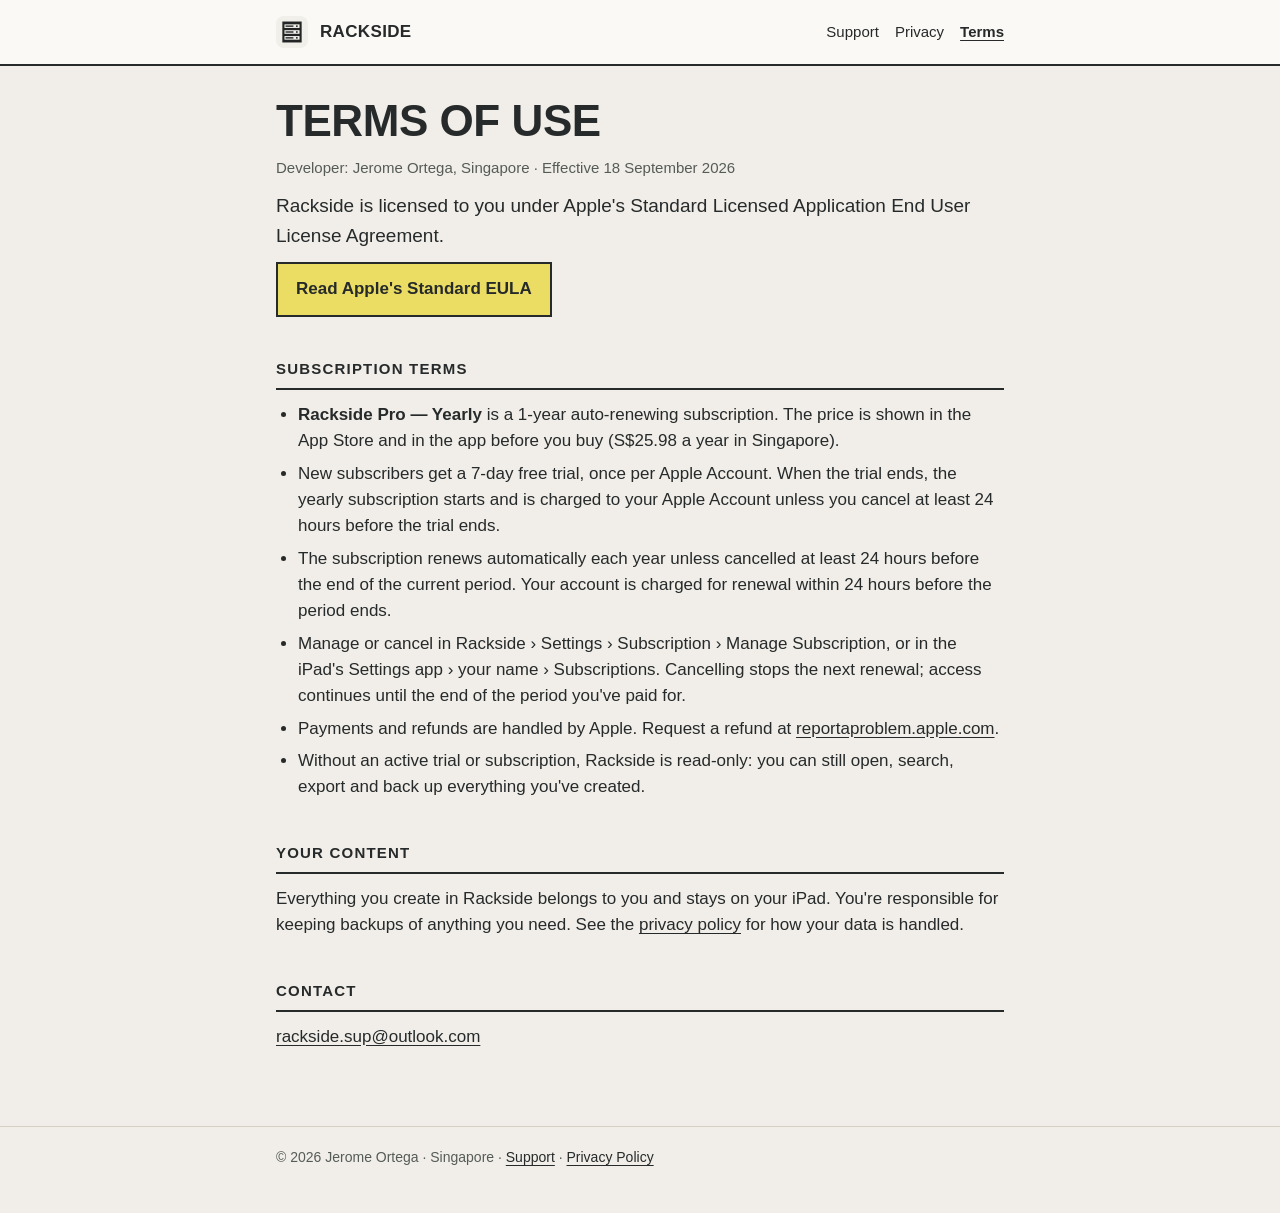
==== terms/index.html @ 062cce7f "Rackside support site: support and FAQ, privacy policy, terms of use" ====
<!DOCTYPE html>
<html lang="en">
<head>
<meta charset="utf-8">
<meta name="viewport" content="width=device-width, initial-scale=1">
<title>Rackside Terms of Use</title>
<meta name="description" content="Terms of use and subscription terms for Rackside.">
<link rel="icon" href="../assets/icon-256.png">
<link rel="apple-touch-icon" href="../assets/icon-256.png">
<link rel="stylesheet" href="../assets/site.css">
</head>
<body>
<header class="bar">
  <div class="inner">
    <img src="../assets/icon-256.png" alt="">
    <a class="name" href="../">Rackside</a>
    <nav aria-label="Site">
      <a href="../">Support</a>
      <a href="../privacy/">Privacy</a>
      <a href="./" aria-current="page">Terms</a>
    </nav>
  </div>
</header>

<main>
  <h1>Terms of use</h1>
  <p class="meta">Developer: Jerome Ortega, Singapore · Effective 18 September 2026</p>

  <p class="lead">Rackside is licensed to you under Apple's Standard Licensed Application End User License Agreement.</p>
  <p><a class="button" href="https://www.apple.com/legal/internet-services/itunes/dev/stdeula/">Read Apple's Standard EULA</a></p>

  <h2>Subscription terms</h2>
  <ul>
    <li><strong>Rackside Pro — Yearly</strong> is a 1-year auto-renewing subscription. The price is shown in the App Store and in the app before you buy (S$25.98 a year in Singapore).</li>
    <li>New subscribers get a 7-day free trial, once per Apple Account. When the trial ends, the yearly subscription starts and is charged to your Apple Account unless you cancel at least 24 hours before the trial ends.</li>
    <li>The subscription renews automatically each year unless cancelled at least 24 hours before the end of the current period. Your account is charged for renewal within 24 hours before the period ends.</li>
    <li>Manage or cancel in Rackside › Settings › Subscription › Manage Subscription, or in the iPad's Settings app › your name › Subscriptions. Cancelling stops the next renewal; access continues until the end of the period you've paid for.</li>
    <li>Payments and refunds are handled by Apple. Request a refund at <a href="https://reportaproblem.apple.com">reportaproblem.apple.com</a>.</li>
    <li>Without an active trial or subscription, Rackside is read-only: you can still open, search, export and back up everything you've created.</li>
  </ul>

  <h2>Your content</h2>
  <p>Everything you create in Rackside belongs to you and stays on your iPad. You're responsible for keeping backups of anything you need. See the <a href="../privacy/">privacy policy</a> for how your data is handled.</p>

  <h2>Contact</h2>
  <p><a href="mailto:rackside.sup@outlook.com">rackside.sup@outlook.com</a></p>
</main>

<footer>
  <div class="inner">
    <p>© 2026 Jerome Ortega · Singapore · <a href="../">Support</a> · <a href="../privacy/">Privacy Policy</a></p>
  </div>
</footer>
</body>
</html>
---- assets/site.css ----
/* Rackside support site. Colours follow the app's Lemon & Beige theme. */
:root {
  --bg: #F1EEE9; --surface: #FBF9F5; --ink: #262A2A; --soft: #555B57;
  --rule: #D6D0C4; --accent: #EBDD63; --on-accent: #262A2A;
}
@media (prefers-color-scheme: dark) {
  :root {
    --bg: #20231D; --surface: #2A2E27; --ink: #ECE9DF; --soft: #B5B3A8;
    --rule: #454A40; --accent: #ECE574; --on-accent: #20231D;
  }
}
* { box-sizing: border-box; }
html { -webkit-text-size-adjust: 100%; }
body {
  margin: 0; background: var(--bg); color: var(--ink);
  font: 17px/1.55 -apple-system, BlinkMacSystemFont, "Helvetica Neue", Arial, sans-serif;
}
a { color: var(--ink); text-underline-offset: 3px; }
header.bar {
  background: var(--surface); border-bottom: 2px solid var(--ink);
}
header.bar .inner, main, footer .inner { max-width: 760px; margin: 0 auto; padding-left: 16px; padding-right: 16px; }
header.bar .inner { display: flex; align-items: center; gap: 12px; min-height: 64px; flex-wrap: wrap; }
header.bar img { width: 32px; height: 32px; border-radius: 8px; }
header.bar .name { font-weight: 800; letter-spacing: 0.02em; text-transform: uppercase; text-decoration: none; }
header.bar nav { margin-left: auto; display: flex; gap: 16px; font-size: 15px; }
header.bar nav a { text-decoration: none; padding: 10px 0; }
header.bar nav a[aria-current="page"] { text-decoration: underline; font-weight: 700; }
main { padding-top: 32px; padding-bottom: 64px; }
h1 {
  font-size: clamp(30px, 6vw, 44px); line-height: 1.05; margin: 0 0 12px;
  text-transform: uppercase; font-weight: 900; letter-spacing: -0.01em;
}
h2 {
  font-size: 15px; letter-spacing: 0.08em; text-transform: uppercase; font-weight: 800;
  margin: 40px 0 12px; padding-bottom: 8px; border-bottom: 2px solid var(--ink);
}
h3 { font-size: 17px; margin: 24px 0 6px; }
p, ul { margin: 0 0 12px; }
ul { padding-left: 22px; }
li { margin-bottom: 6px; }
.meta { color: var(--soft); font-size: 15px; }
.lead { font-size: 19px; }
.card { background: var(--surface); border: 2px solid var(--ink); padding: 18px 20px; margin: 20px 0; }
.card p:last-child { margin-bottom: 0; }
.button {
  display: inline-block; background: var(--accent); color: var(--on-accent); font-weight: 800;
  text-decoration: none; padding: 12px 18px; border: 2px solid var(--ink); min-height: 48px;
}
details { border-bottom: 1px solid var(--rule); padding: 12px 0; }
details summary { cursor: pointer; font-weight: 700; min-height: 32px; }
details[open] summary { margin-bottom: 8px; }
.placeholder { background: var(--accent); color: var(--on-accent); padding: 0 4px; }
footer { border-top: 1px solid var(--rule); color: var(--soft); font-size: 14px; }
footer .inner { padding-top: 20px; padding-bottom: 32px; }
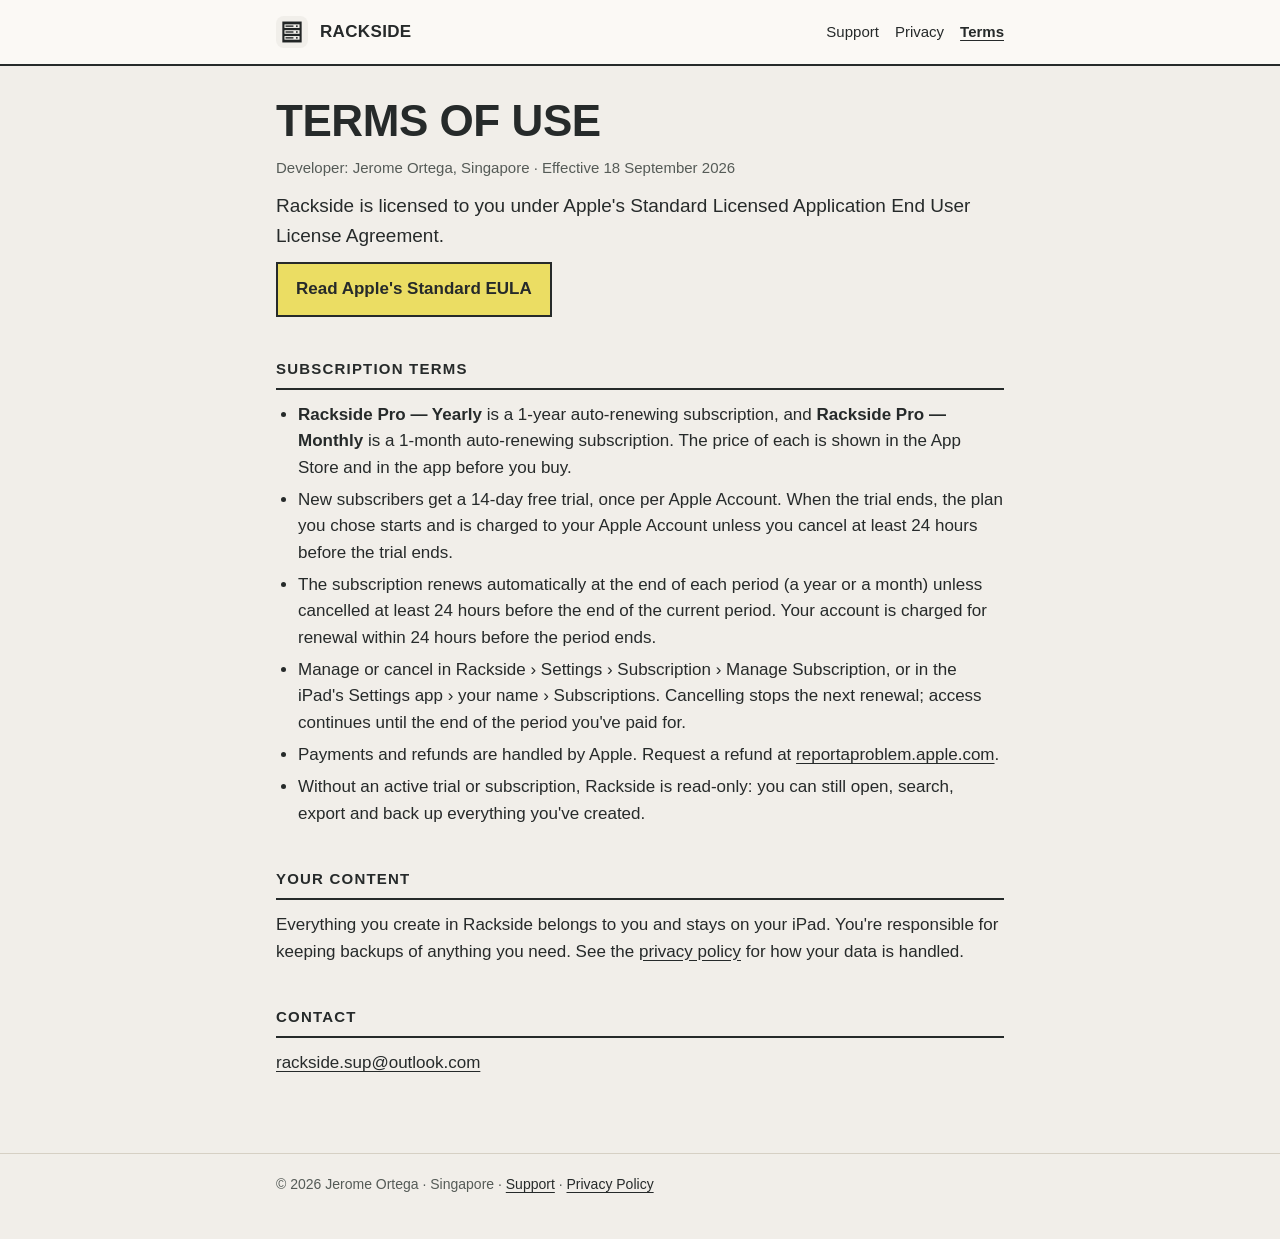
==== commit 9c160ef8: "Two plans (Yearly US$49.99, Monthly US$5.99) and a 14-day free trial" ====
--- a/terms/index.html
+++ b/terms/index.html
@@ -31,9 +31,9 @@
 
   <h2>Subscription terms</h2>
   <ul>
-    <li><strong>Rackside Pro — Yearly</strong> is a 1-year auto-renewing subscription. The price is shown in the App Store and in the app before you buy (S$25.98 a year in Singapore).</li>
-    <li>New subscribers get a 7-day free trial, once per Apple Account. When the trial ends, the yearly subscription starts and is charged to your Apple Account unless you cancel at least 24 hours before the trial ends.</li>
-    <li>The subscription renews automatically each year unless cancelled at least 24 hours before the end of the current period. Your account is charged for renewal within 24 hours before the period ends.</li>
+    <li><strong>Rackside Pro — Yearly</strong> is a 1-year auto-renewing subscription, and <strong>Rackside Pro — Monthly</strong> is a 1-month auto-renewing subscription. The price of each is shown in the App Store and in the app before you buy.</li>
+    <li>New subscribers get a 14-day free trial, once per Apple Account. When the trial ends, the plan you chose starts and is charged to your Apple Account unless you cancel at least 24 hours before the trial ends.</li>
+    <li>The subscription renews automatically at the end of each period (a year or a month) unless cancelled at least 24 hours before the end of the current period. Your account is charged for renewal within 24 hours before the period ends.</li>
     <li>Manage or cancel in Rackside › Settings › Subscription › Manage Subscription, or in the iPad's Settings app › your name › Subscriptions. Cancelling stops the next renewal; access continues until the end of the period you've paid for.</li>
     <li>Payments and refunds are handled by Apple. Request a refund at <a href="https://reportaproblem.apple.com">reportaproblem.apple.com</a>.</li>
     <li>Without an active trial or subscription, Rackside is read-only: you can still open, search, export and back up everything you've created.</li>
